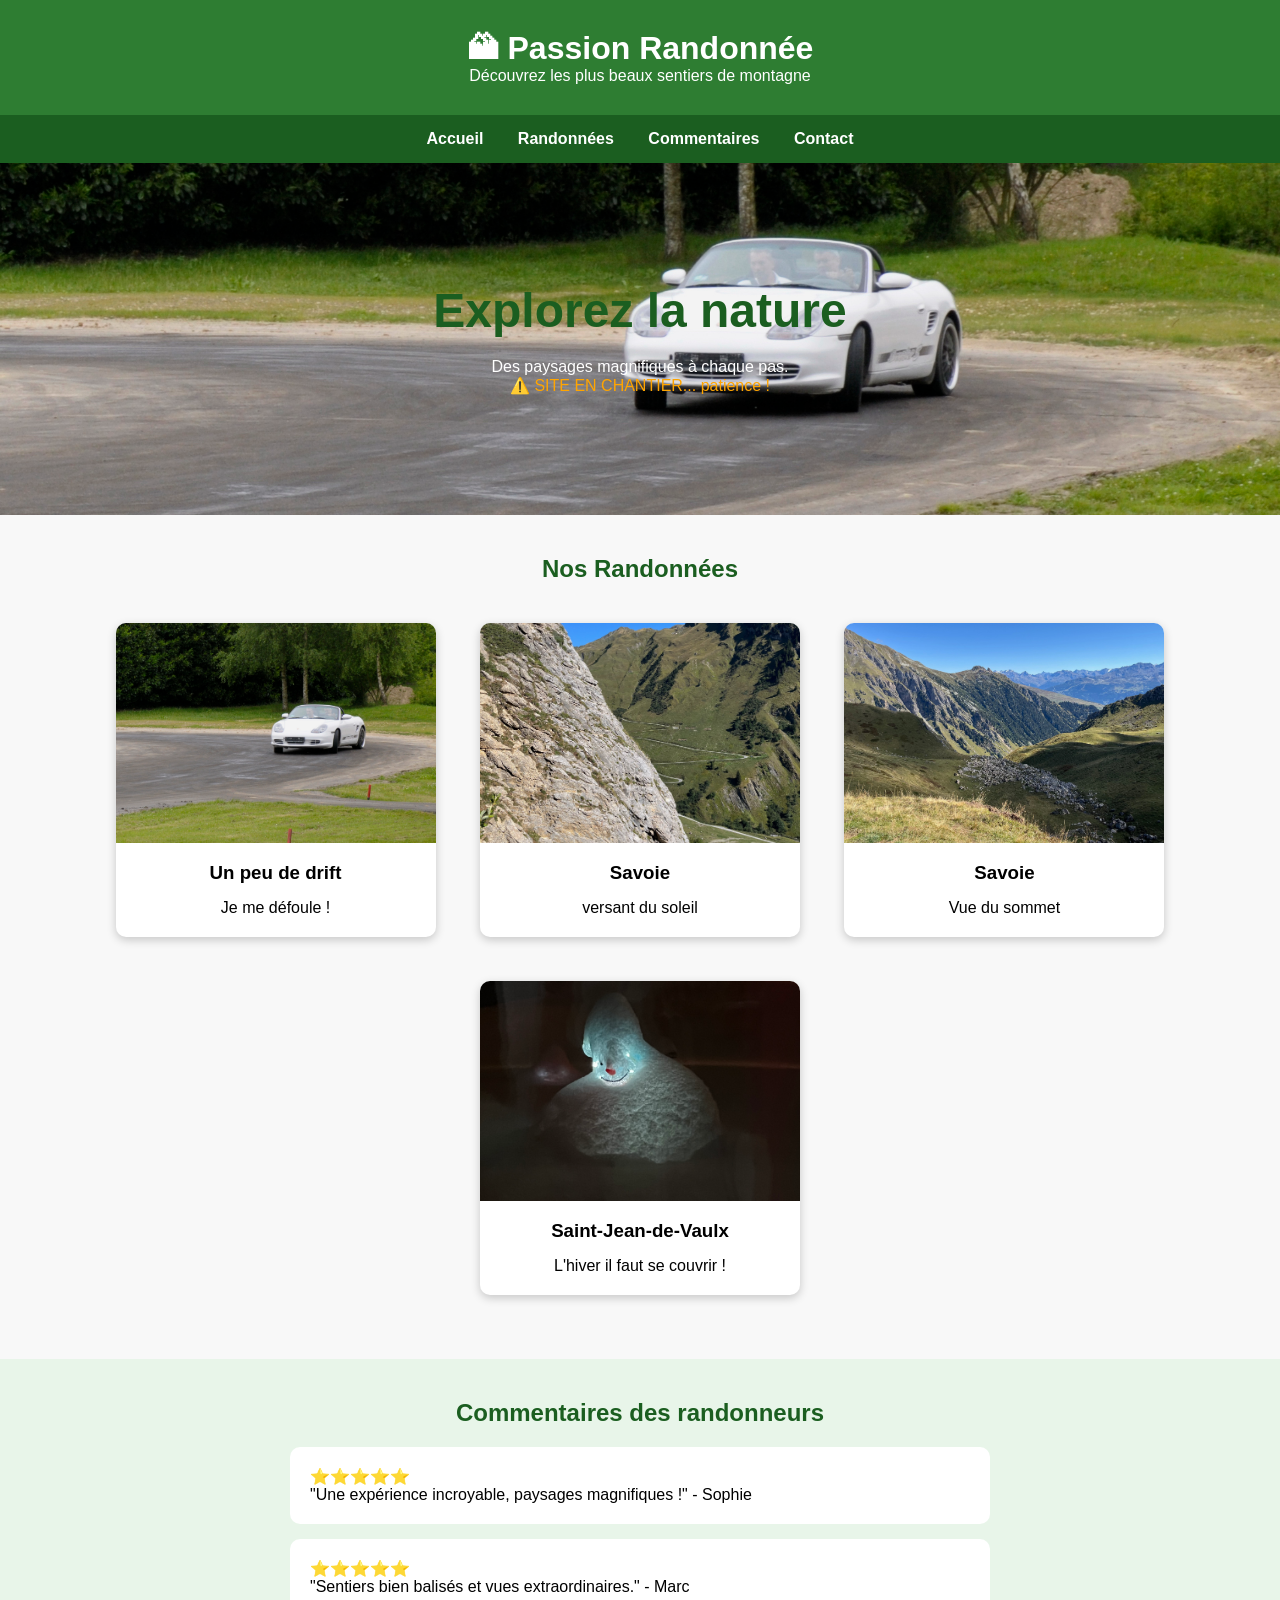
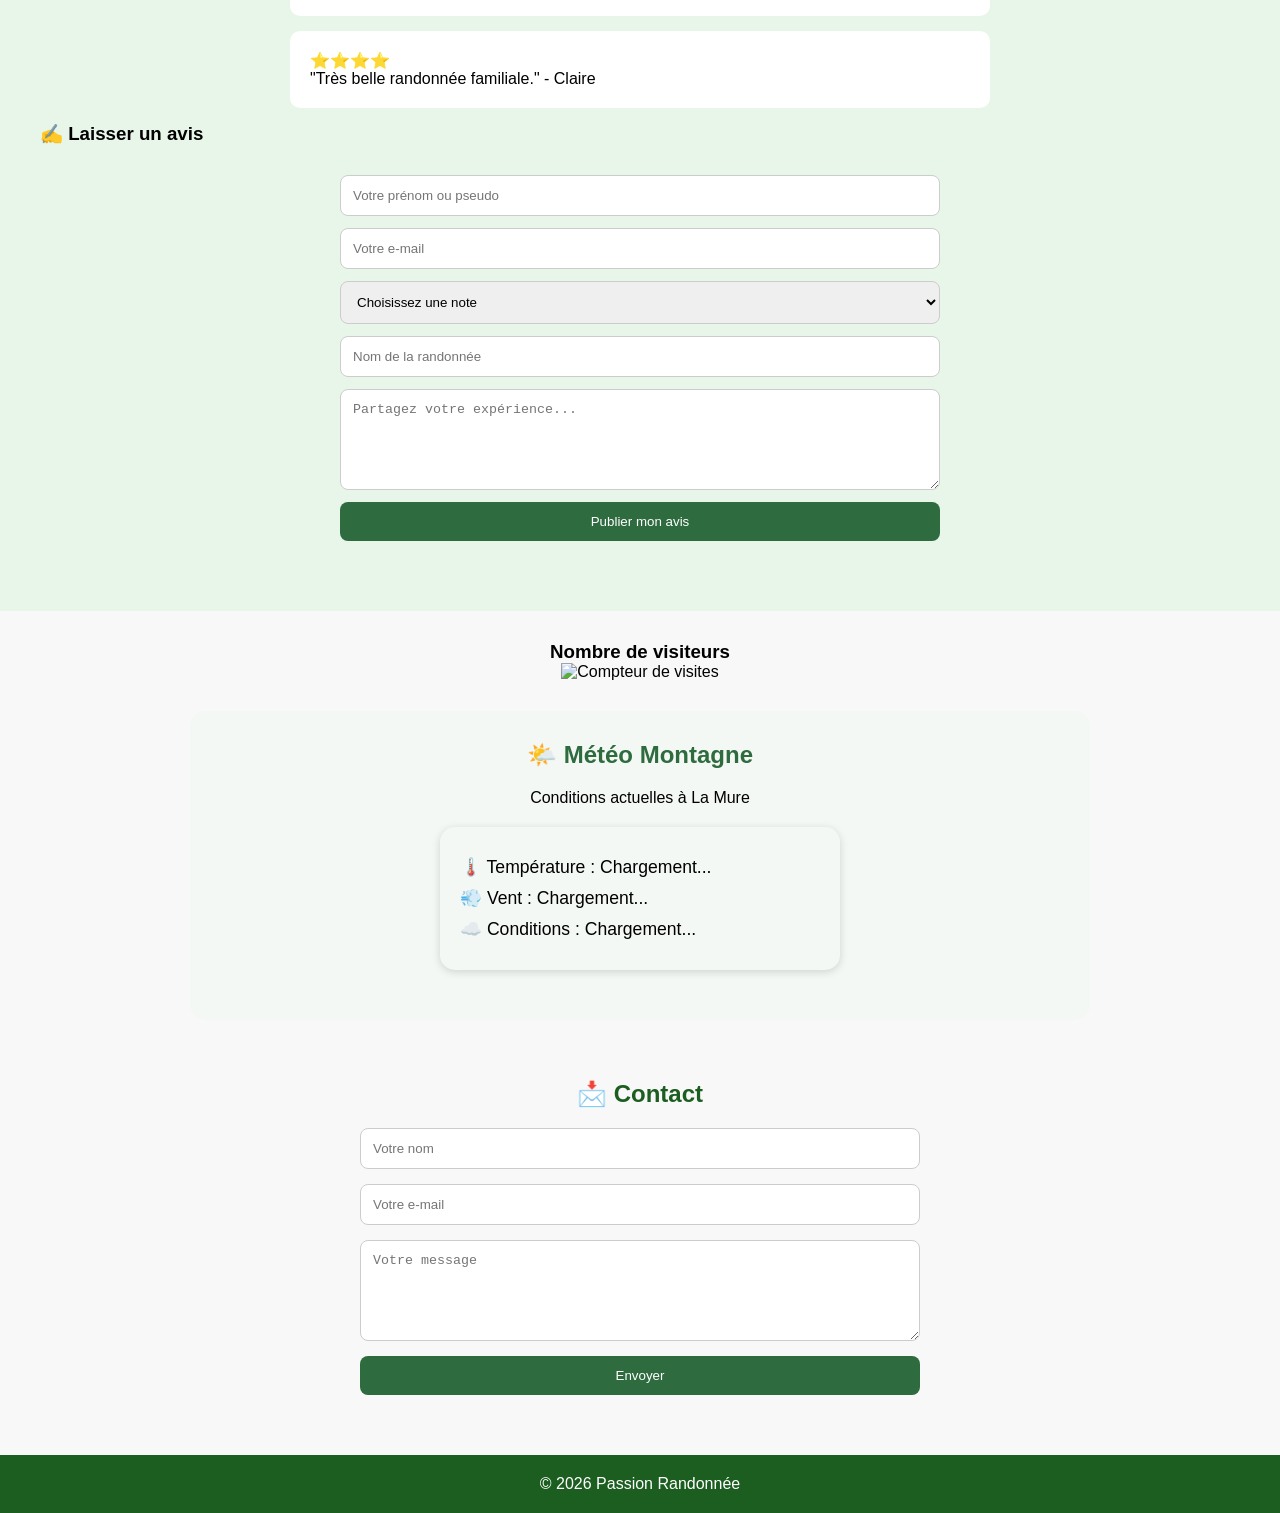
==== index.html @ 6aa6b8fc "Test couleurs" ====
<!DOCTYPE html>
<html lang="fr">
<head>
    <meta charset="UTF-8">
    <meta name="viewport" content="width=device-width, initial-scale=1.0">
    <title>Passion Randonnée</title>
    <link rel="stylesheet" href="style.css">
</head>
<body>

<header>
    <h1>🏔 Passion Randonnée</h1>
    <p>Découvrez les plus beaux sentiers de montagne</p>
</header>

<nav>
    <a href="#accueil">Accueil</a>
    <a href="#randonnees">Randonnées</a>
    <a href="#commentaires">Commentaires</a>
    <a href="#contact">Contact</a>
</nav>

<section id="accueil" class="hero">
    <h2>Explorez la nature</h2>
    <p>Des paysages magnifiques à chaque pas.</p>
    <p style="color:orange;">⚠️ SITE EN CHANTIER... patience !</p>
</section>

<section id="randonnees">
    <h2>Nos Randonnées</h2>

    <div class="card">
        <img src="images/montagne.jpg" alt="Montagne">
        <h3>Un peu de drift</h3>
        <p>Je me défoule !</p>
    </div>

    <div class="card">
        <img src="images/lac.jpg" alt="Lac">
        <h3>Savoie</h3>
        <p>versant du soleil</p>
    </div>

    <div class="card">
        <img src="images/foret.jpg" alt="Forêt">
        <h3>Savoie</h3>
        <p>Vue du sommet</p>
    </div>

    <div class="card">
        <img src="images/saint-jean-de-vaulx.jpg" alt="Saint-Jean-de-Vaulx">
        <h3>Saint-Jean-de-Vaulx</h3>
        <p>L'hiver il faut se couvrir !</p>
    </div>

</section>

<section id="commentaires">
    <h2>Commentaires des randonneurs</h2>

    <div class="commentaire">
        ⭐⭐⭐⭐⭐
        <p>"Une expérience incroyable, paysages magnifiques !" - Sophie</p>
    </div>

    <div class="commentaire">
        ⭐⭐⭐⭐⭐
        <p>"Sentiers bien balisés et vues extraordinaires." - Marc</p>
    </div>

    <div class="commentaire">
        ⭐⭐⭐⭐
        <p>"Très belle randonnée familiale." - Claire</p>
    </div>
<h3>✍️ Laisser un avis</h3>

<form action="https://formsubmit.co/paupert.marc@orange.fr" method="POST">

    <input type="hidden" name="_subject"
           value="Nouvel avis sur Passion Randonnée">

    <input type="text"
           name="Nom"
           placeholder="Votre prénom ou pseudo"
           required>

    <input type="email"
           name="Email"
           placeholder="Votre e-mail"
           required>

    <select name="Note" required>
        <option value="">Choisissez une note</option>
        <option value="⭐⭐⭐⭐⭐">⭐⭐⭐⭐⭐ Excellent</option>
        <option value="⭐⭐⭐⭐">⭐⭐⭐⭐ Très bien</option>
        <option value="⭐⭐⭐">⭐⭐⭐ Bien</option>
        <option value="⭐⭐">⭐⭐ Moyen</option>
        <option value="⭐">⭐ À améliorer</option>
    </select>

    <input type="text"
           name="Randonnee"
           placeholder="Nom de la randonnée">

    <textarea name="Avis"
              placeholder="Partagez votre expérience..."
              rows="5"
              required></textarea>

    <button type="submit">Publier mon avis</button>

</form>

</section>

<section style="text-align:center; margin:30px 0;">
    <h3>Nombre de visiteurs</h3>
   <img src="https://visitor-badge.laobi.icu/badge?page_id=trepuap.passion-randonnee"
     alt="Compteur de visites">
</section>

<section id="meteo">
    <h2>🌤️ Météo Montagne</h2>
    <p>Conditions actuelles à La Mure</p>

    <div class="meteo-carte">
        <p>🌡️ Température : <span id="temp">Chargement...</span></p>
        <p>💨 Vent : <span id="vent">Chargement...</span></p>
        <p>☁️ Conditions : <span id="condition">Chargement...</span></p>
    </div>
</section>

<section id="contact">
    <h2>📩 Contact</h2>

    <form action="https://formsubmit.co/paupert.marc@orange.fr" method="POST">

        <input type="text"
               name="Nom"
               placeholder="Votre nom"
               required>

        <input type="email"
               name="Email"
               placeholder="Votre e-mail"
               required>

        <textarea name="Message"
                  placeholder="Votre message"
                  rows="5"
                  required></textarea>

        <button type="submit">Envoyer</button>

    </form>
</section>  
<footer>
    <p>© 2026 Passion Randonnée</p>
</footer>

<script>
fetch("https://api.open-meteo.com/v1/forecast?latitude=44.94&longitude=5.72&current=temperature_2m,wind_speed_10m,weather_code")
.then(response => response.json())
.then(data => {
    document.getElementById("temp").textContent =
        data.current.temperature_2m + " °C";

    document.getElementById("vent").textContent =
        data.current.wind_speed_10m + " km/h";

    let condition = "Inconnue";
    const code = data.current.weather_code;

    if(code === 0) condition = "☀️ Ensoleillé";
    else if(code <= 3) condition = "🌤️ Peu nuageux";
    else if(code <= 48) condition = "☁️ Nuageux";
    else if(code <= 67) condition = "🌧️ Pluie";
    else if(code <= 77) condition = "❄️ Neige";
    else condition = "⛈️ Orage";

    document.getElementById("condition").textContent = condition;
});
</script>

</body>
</html>
---- style.css ----
*{
    margin:0;
    padding:0;
    box-sizing:border-box;
}

body{
    font-family:Arial, sans-serif;
    background:#f8f8f8;
}

header{
    background:#2e7d32;
    color:white;
    text-align:center;
    padding:30px;
}

nav{
    background:#1b5e20;
    text-align:center;
    padding:15px;
}

nav a{
    color:white;
    text-decoration:none;
    margin:0 15px;
    font-weight:bold;
}

.hero{
    background:url("images/montagne.jpg") center/cover;
    color:white;
    text-align:center;
    padding:120px 20px;
}

.hero h2{
    font-size:3rem;
}

#randonnees{
    padding:40px;
    text-align:center;
}

.card{
    display:inline-block;
    width:320px;
    margin:20px;
    background:white;
    border-radius:10px;
    overflow:hidden;
    box-shadow:0 3px 10px rgba(0,0,0,0.2);
}

.card img{
    width:100%;
    height:220px;
    object-fit:cover;
}

.card h3{
    padding:15px 0;
}

.card p{
    padding:0 15px 20px;
}

#commentaires{
    background:#e8f5e9;
    padding:40px;
}

.commentaire{
    background:white;
    padding:20px;
    margin:15px auto;
    max-width:700px;
    border-radius:10px;
}
#meteo {
    text-align: center;
    padding: 30px;
    margin: 30px auto;
    background: #f4f8f4;
    border-radius: 15px;
    max-width: 900px;
}

#meteo h2 {
    color: #2e6b3f;
}
.meteo-carte {
    max-width: 400px;
    margin: 20px auto;
    padding: 20px;
    background: #f4f8f4;
    border-radius: 15px;
    box-shadow: 0 2px 8px rgba(0,0,0,0.15);
    text-align: left;
}

.meteo-carte p {
    font-size: 1.1em;
    margin: 10px 0;
}
#contact {
    max-width: 600px;
    margin: 40px auto;
    padding: 20px;
}

#contact form {
    display: flex;
    flex-direction: column;
    gap: 15px;
}

#contact input,
#contact textarea {
    padding: 12px;
    border: 1px solid #ccc;
    border-radius: 8px;
}

#contact button {
    background: #2e6b3f;
    color: white;
    border: none;
    padding: 12px;
    border-radius: 8px;
    cursor: pointer;
}

#contact button:hover {
    background: #1f4c2c;
}
footer{
    background:#1b5e20;
    color:white;
    text-align:center;
    padding:20px;
}
#commentaires form {
    max-width: 600px;
    margin: 30px auto;
    display: flex;
    flex-direction: column;
    gap: 12px;
}

#commentaires input,
#commentaires select,
#commentaires textarea {
    padding: 12px;
    border: 1px solid #ccc;
    border-radius: 8px;
}

#commentaires button {
    background: #2e6b3f;
    color: white;
    border: none;
    padding: 12px;
    border-radius: 8px;
    cursor: pointer;
}

#commentaires button:hover {
    background: #245531;
}
/* Effets au survol */

.card {
    transition: transform 0.3s ease;
}

.card:hover {
    transform: translateY(-5px);
}

/* Menu fixe */

nav {
    position: sticky;
    top: 0;
    z-index: 1000;
}

/* Formulaires */

input:focus,
select:focus,
textarea:focus {
    outline: none;
    border-color: #2e7d32;
    box-shadow: 0 0 5px rgba(46,125,50,0.4);
}

/* Boutons */

button {
    transition: background 0.3s ease;
}

/* Titre des sections */

section h2 {
    text-align: center;
    margin-bottom: 20px;
    color: #1b5e20;
}
.card img {
    transition: transform 0.3s ease;
}

.card:hover img {
    transform: scale(1.05);
}
.card {
    transition: transform 0.3s ease,
                box-shadow 0.3s ease;
}

.card:hover {
    transform: translateY(-8px);
    box-shadow: 0 8px 20px rgba(0,0,0,0.3);
}
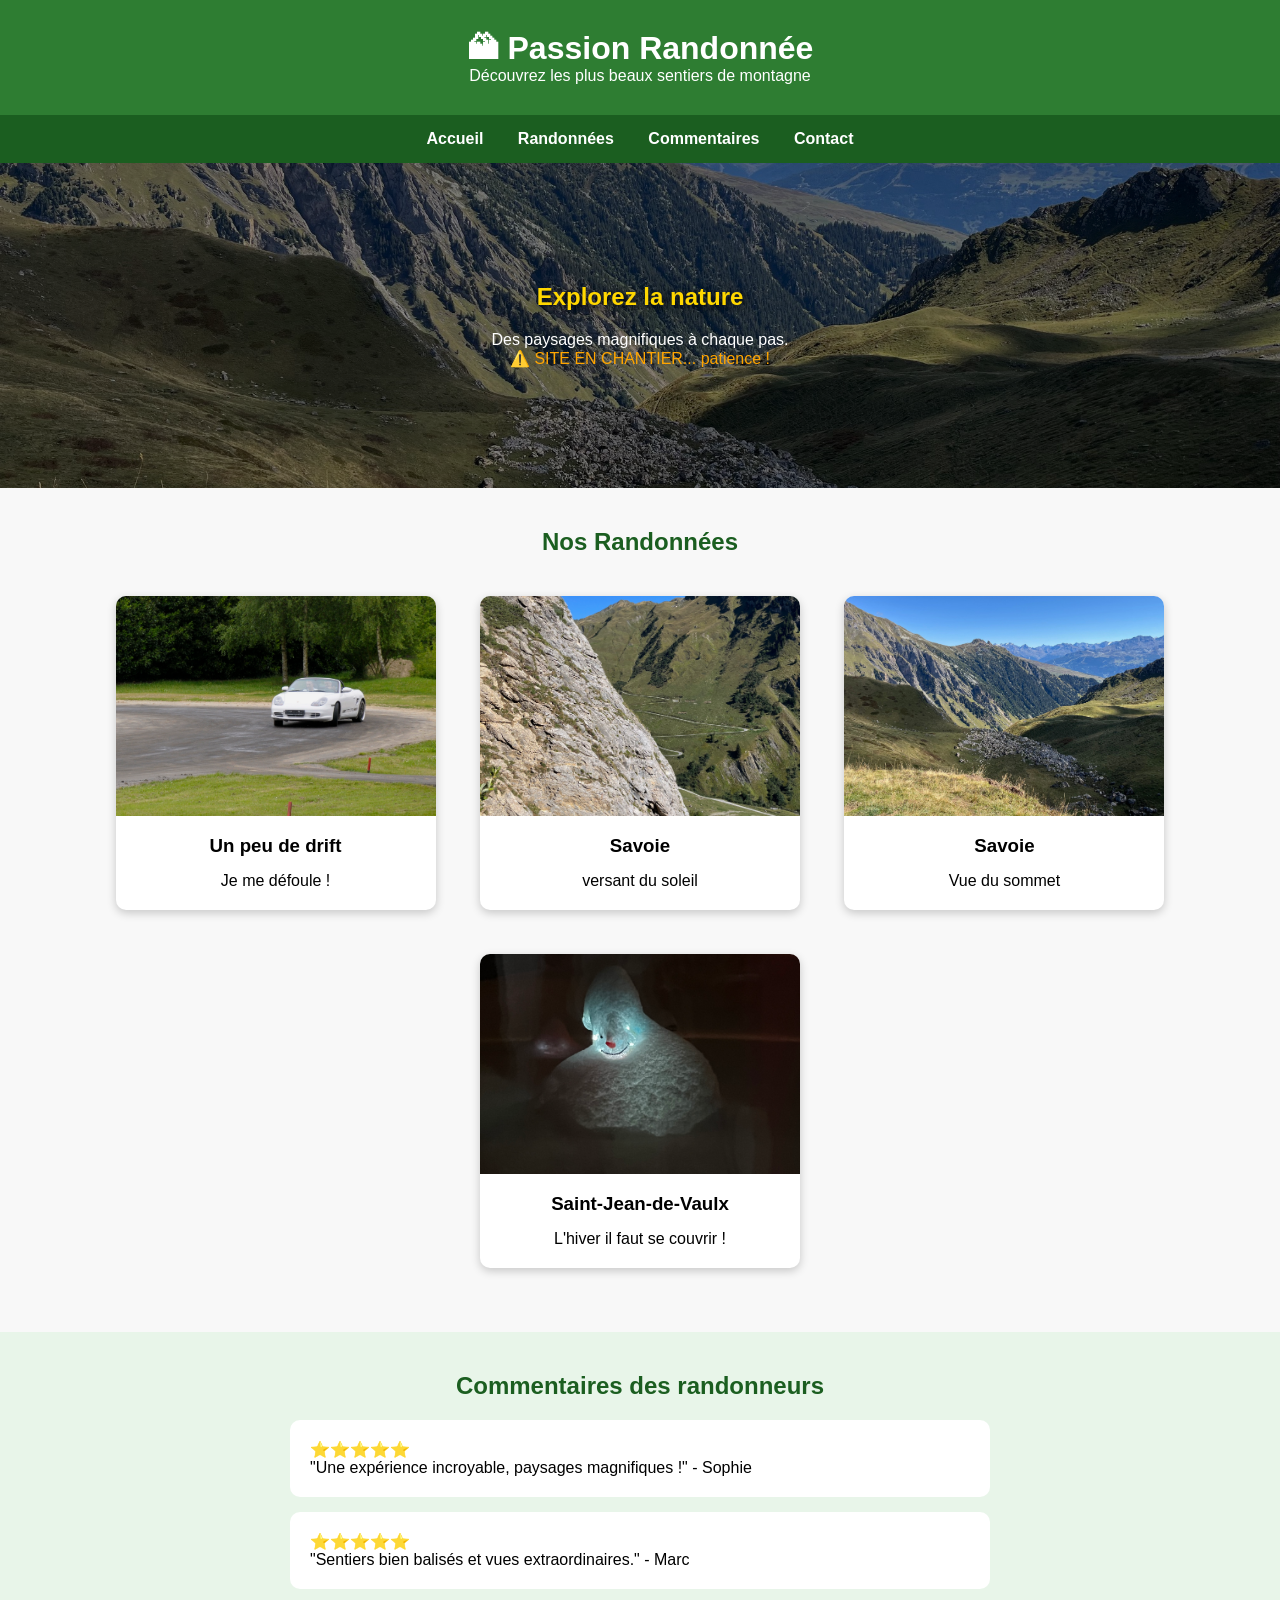
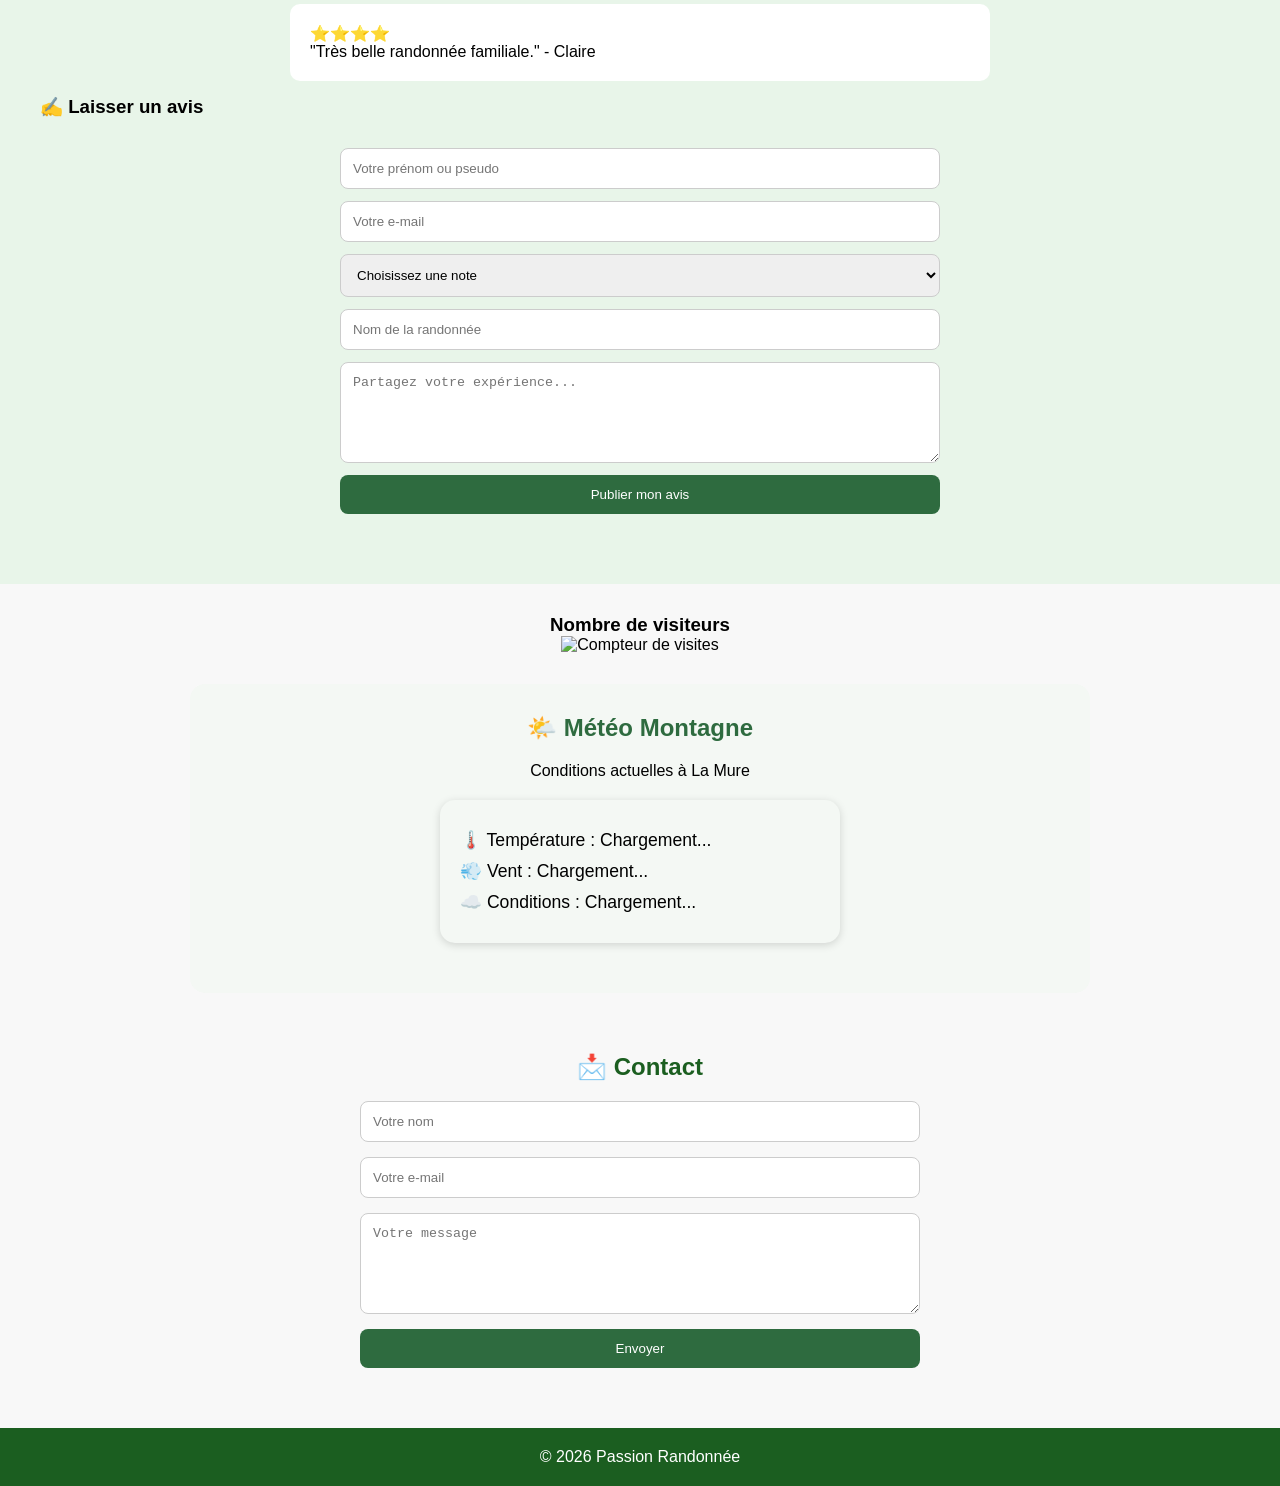
==== commit e45a4d5b: "Modification script demarrage" ====
--- a/index.html
+++ b/index.html
@@ -6,7 +6,9 @@
     <title>Passion Randonnée</title>
     <link rel="stylesheet" href="style.css">
 </head>
-<body>
+<script src="script.js"></script>
+</body>
+<body onload="message()">
 
 <header>
     <h1>🏔 Passion Randonnée</h1>
--- a/style.css
+++ b/style.css
@@ -30,15 +30,23 @@
 }
 
 .hero{
-    background:url("images/montagne.jpg") center/cover;
-    color:white;
-    text-align:center;
-    padding:120px 20px;
-}
-
-.hero h2{
-    font-size:3rem;
-}
+    background:
+        linear-gradient(
+            rgba(0, 0, 0, 0.45),
+            rgba(0, 0, 0, 0.45)
+        ),
+        url("images/foret.jpg") center/cover;
+
+    color: white;
+    text-align: center;
+    padding: 120px 20px;
+}
+
+.hero h2 {
+    color: #ffd700; /* doré */
+    text-shadow: 3px 3px 10px rgba(0,0,0,0.9);
+}
+
 
 #randonnees{
     padding:40px;
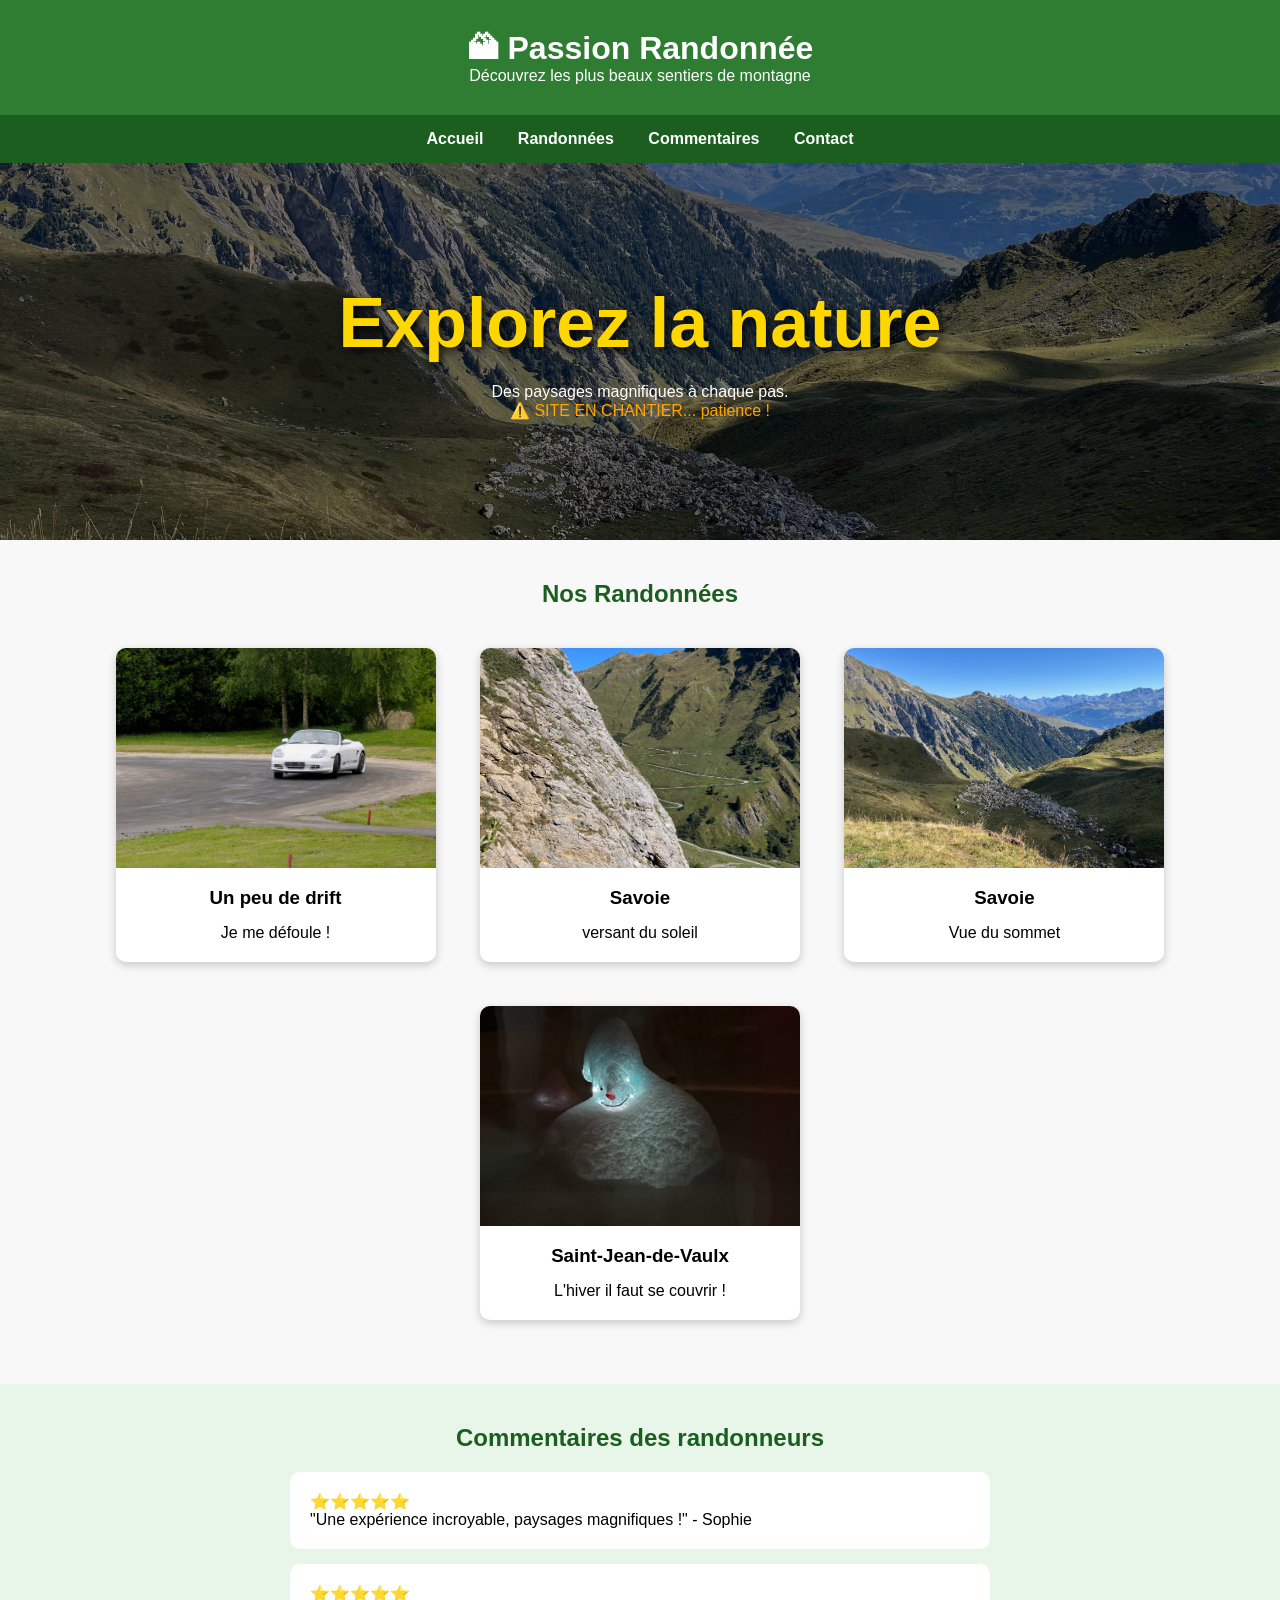
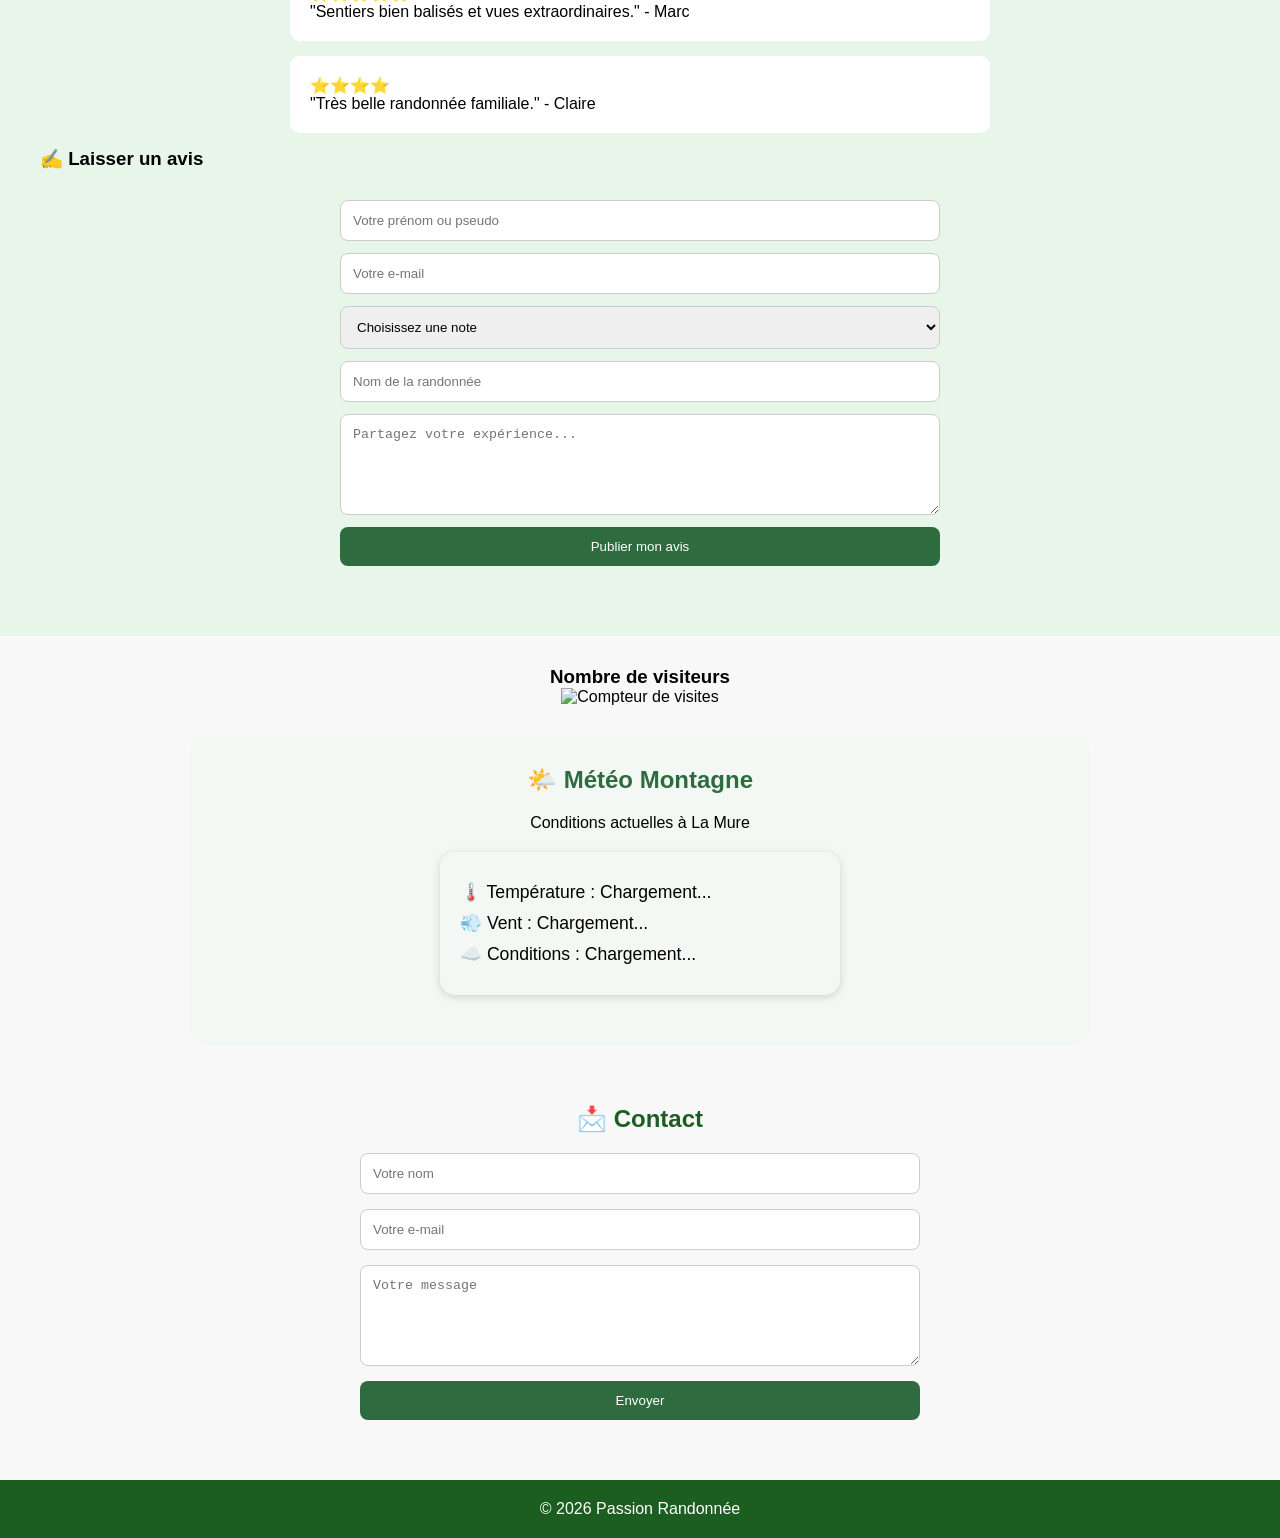
==== commit e0627c78: "Modification taille texte" ====
--- a/index.html
+++ b/index.html
@@ -6,9 +6,10 @@
     <title>Passion Randonnée</title>
     <link rel="stylesheet" href="style.css">
 </head>
+
+<body onload="message()">
 <script src="script.js"></script>
 </body>
-<body onload="message()">
 
 <header>
     <h1>🏔 Passion Randonnée</h1>
@@ -23,7 +24,7 @@
 </nav>
 
 <section id="accueil" class="hero">
-    <h2>Explorez la nature</h2>
+    <h2 style="font-size:70px;">Explorez la nature</h2>
     <p>Des paysages magnifiques à chaque pas.</p>
     <p style="color:orange;">⚠️ SITE EN CHANTIER... patience !</p>
 </section>
--- a/style.css
+++ b/style.css
@@ -45,6 +45,8 @@
 .hero h2 {
     color: #ffd700; /* doré */
     text-shadow: 3px 3px 10px rgba(0,0,0,0.9);
+    font-size: 72px;
+    font-weight: bold;
 }
 
 
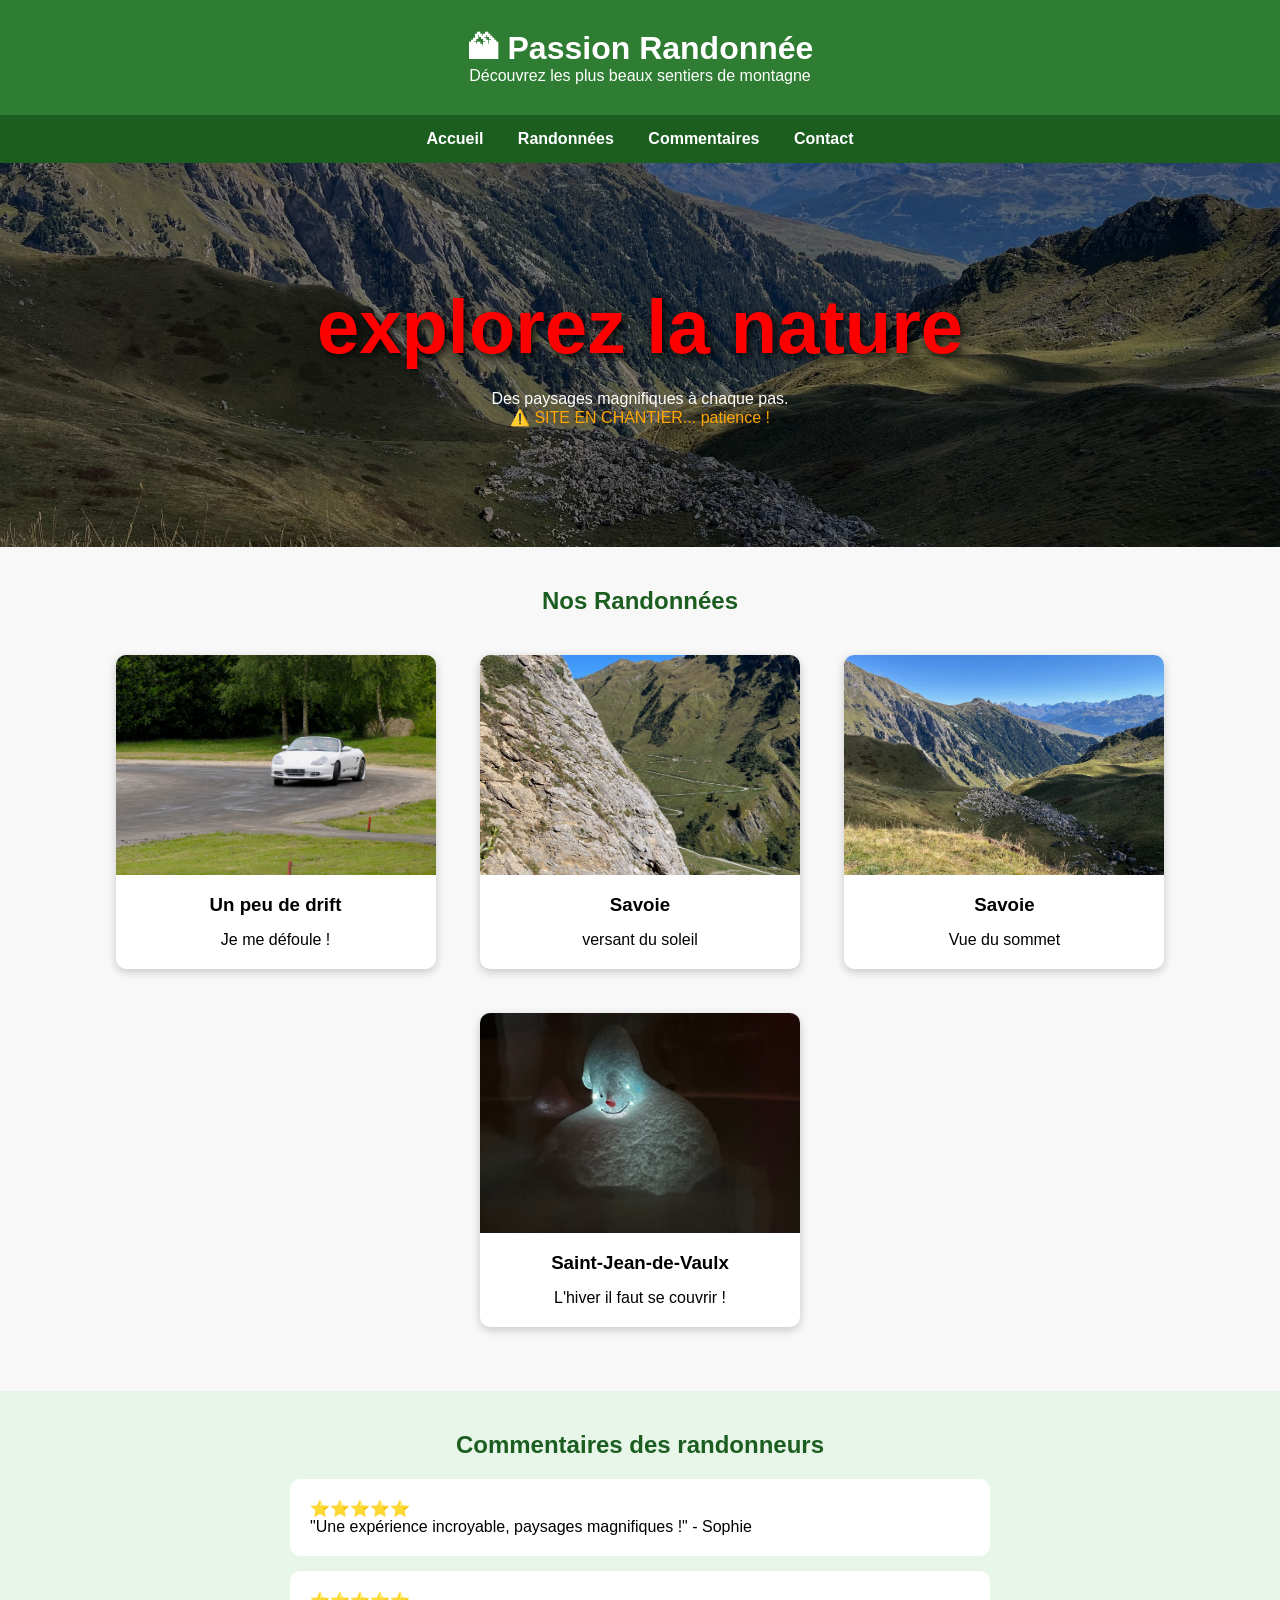
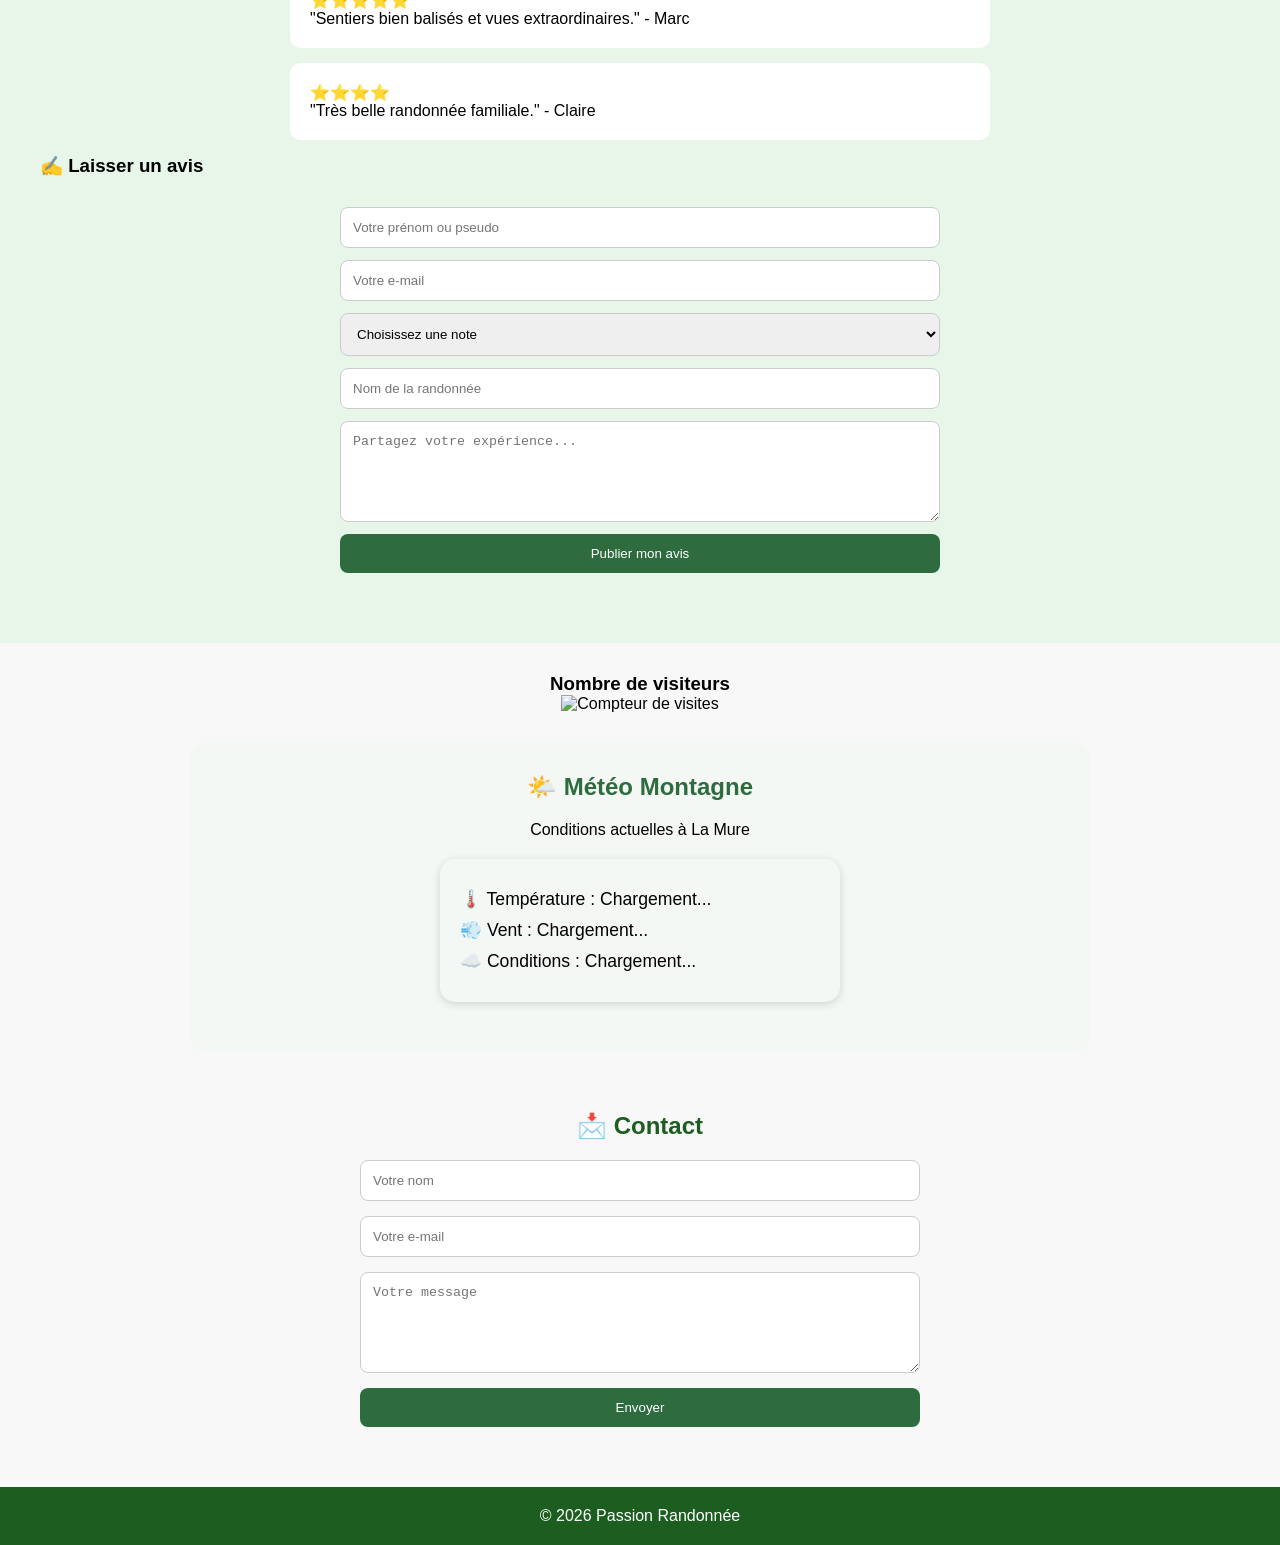
==== commit 6f986eed: "Modification taille px texte" ====
--- a/index.html
+++ b/index.html
@@ -24,7 +24,7 @@
 </nav>
 
 <section id="accueil" class="hero">
-    <h2 style="font-size:70px;">Explorez la nature</h2>
+    <h2 style="font-size:76px; color:red;">explorez la nature</h2>
     <p>Des paysages magnifiques à chaque pas.</p>
     <p style="color:orange;">⚠️ SITE EN CHANTIER... patience !</p>
 </section>
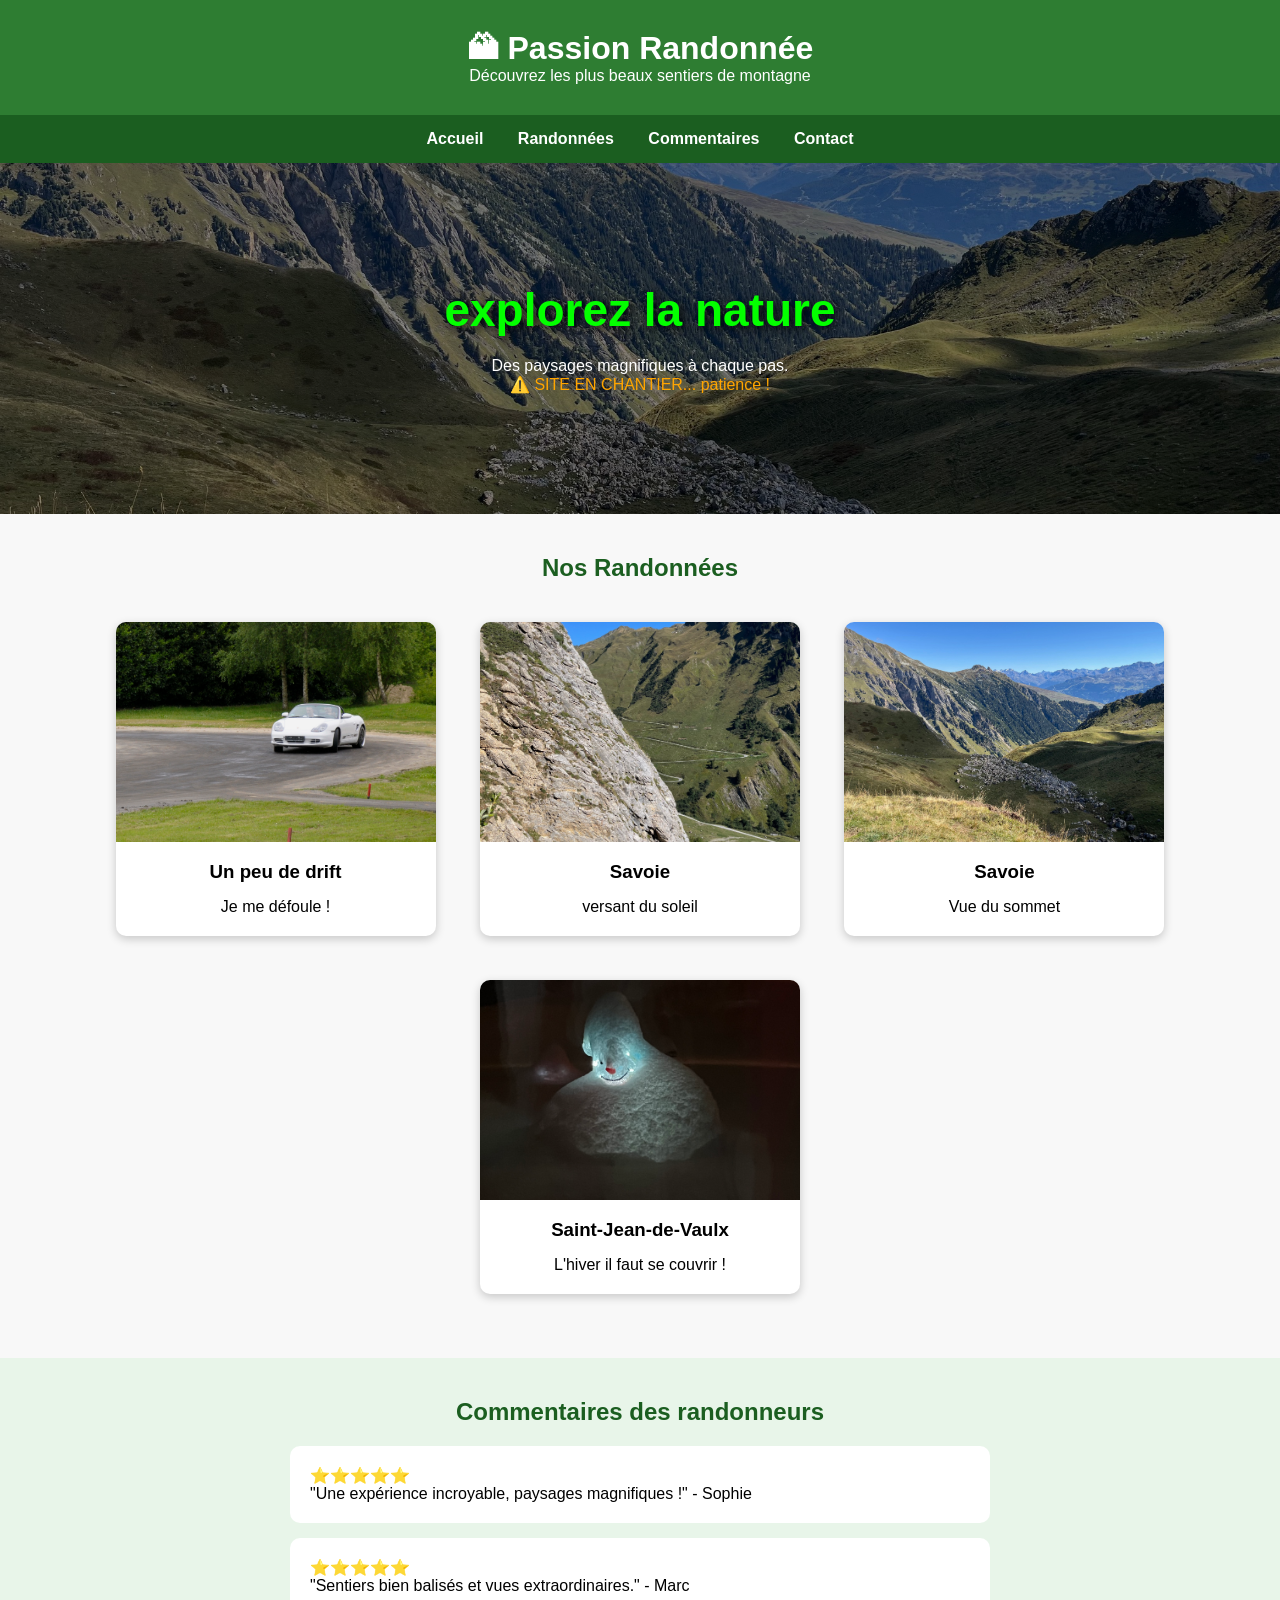
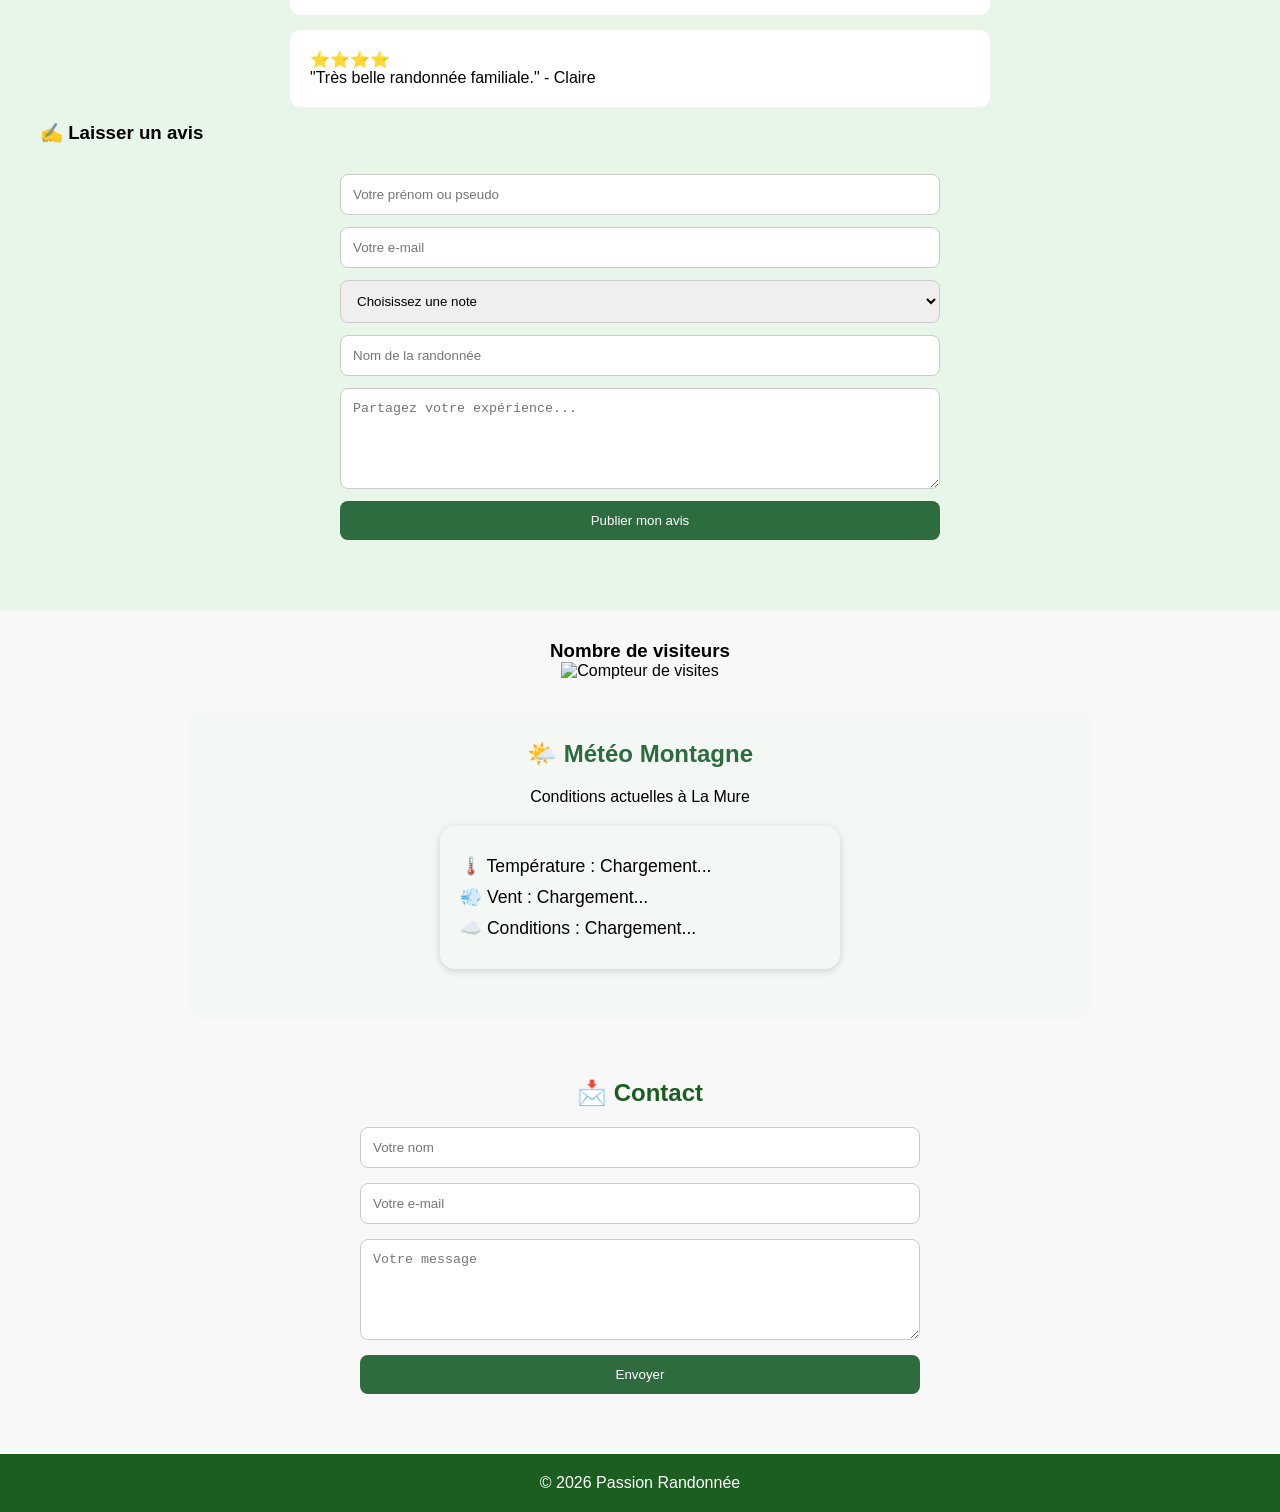
==== commit 5f5fa825: "Modification couleur titre h2" ====
--- a/index.html
+++ b/index.html
@@ -24,7 +24,7 @@
 </nav>
 
 <section id="accueil" class="hero">
-    <h2 style="font-size:76px; color:red;">explorez la nature</h2>
+    <h2 style="font-size:46px; color:rgb(4, 255, 0);">explorez la nature</h2>
     <p>Des paysages magnifiques à chaque pas.</p>
     <p style="color:orange;">⚠️ SITE EN CHANTIER... patience !</p>
 </section>
--- a/style.css
+++ b/style.css
@@ -45,7 +45,7 @@
 .hero h2 {
     color: #ffd700; /* doré */
     text-shadow: 3px 3px 10px rgba(0,0,0,0.9);
-    font-size: 72px;
+    font-size: 46px;
     font-weight: bold;
 }
 
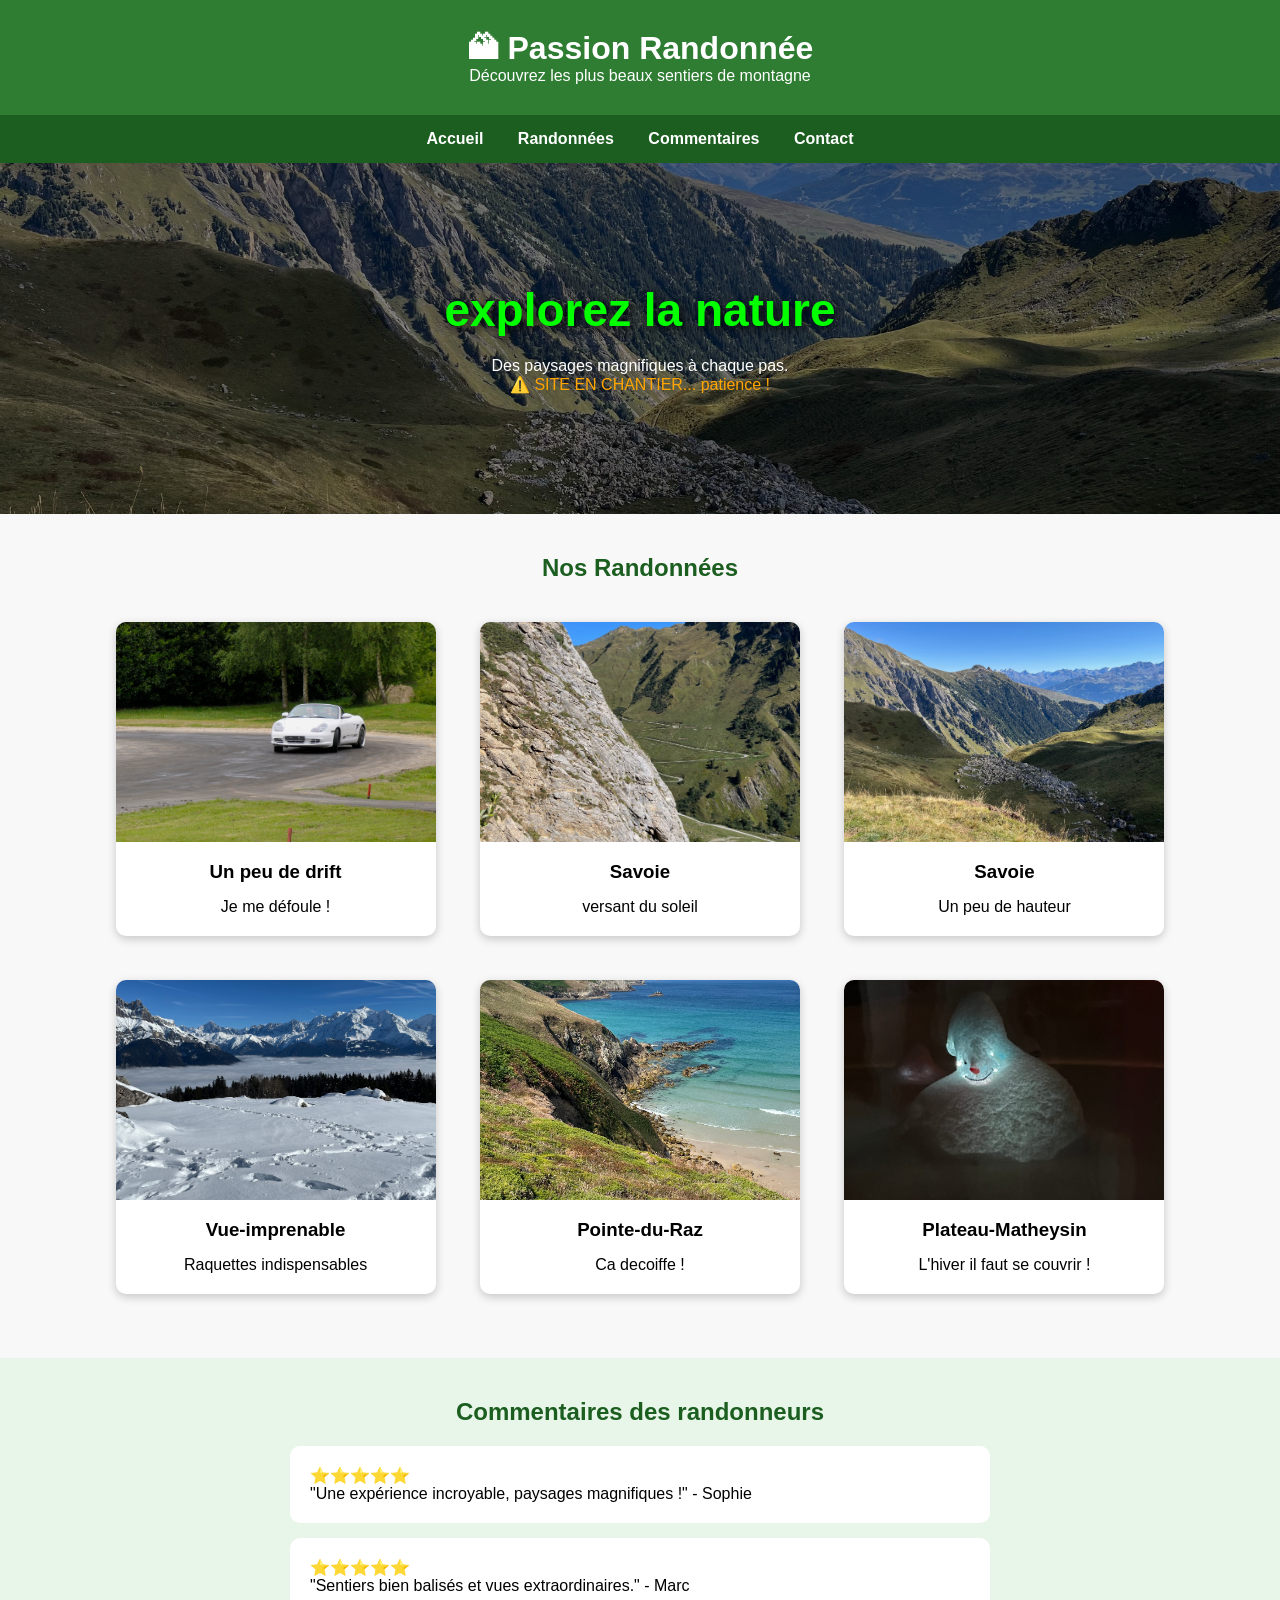
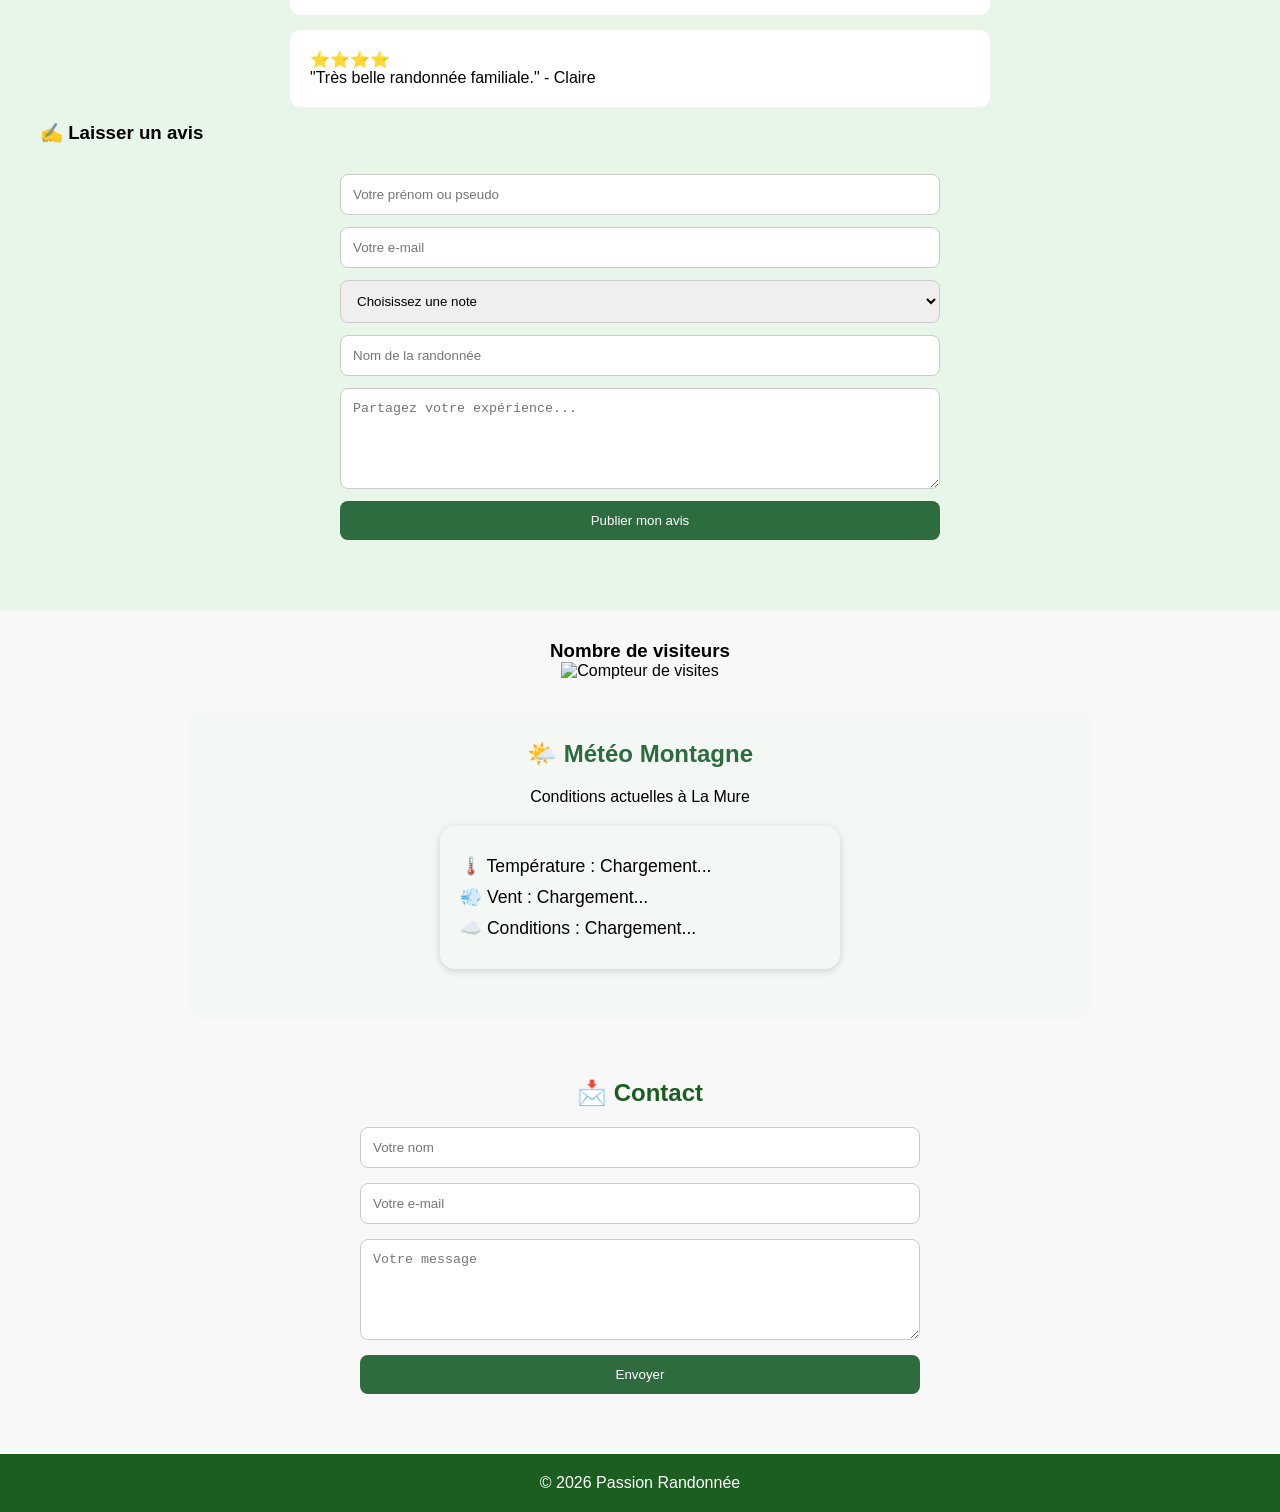
==== commit ea613572: "Modification photos" ====
--- a/index.html
+++ b/index.html
@@ -47,12 +47,24 @@
     <div class="card">
         <img src="images/foret.jpg" alt="Forêt">
         <h3>Savoie</h3>
-        <p>Vue du sommet</p>
+        <p>Un peu de hauteur</p>
+    </div>
+
+    <div class="card">
+        <img src="images/haute-savoie.jpg" alt="Haute Savoie">
+        <h3>Vue-imprenable</h3>
+        <p>Raquettes indispensables</p>
+    </div>
+
+    <div class="card">
+        <img src="images/bretagne.jpg" alt="Bretagne">
+        <h3>Pointe-du-Raz</h3>
+        <p>Ca decoiffe !</p>
     </div>
 
     <div class="card">
         <img src="images/saint-jean-de-vaulx.jpg" alt="Saint-Jean-de-Vaulx">
-        <h3>Saint-Jean-de-Vaulx</h3>
+        <h3>Plateau-Matheysin</h3>
         <p>L'hiver il faut se couvrir !</p>
     </div>
 
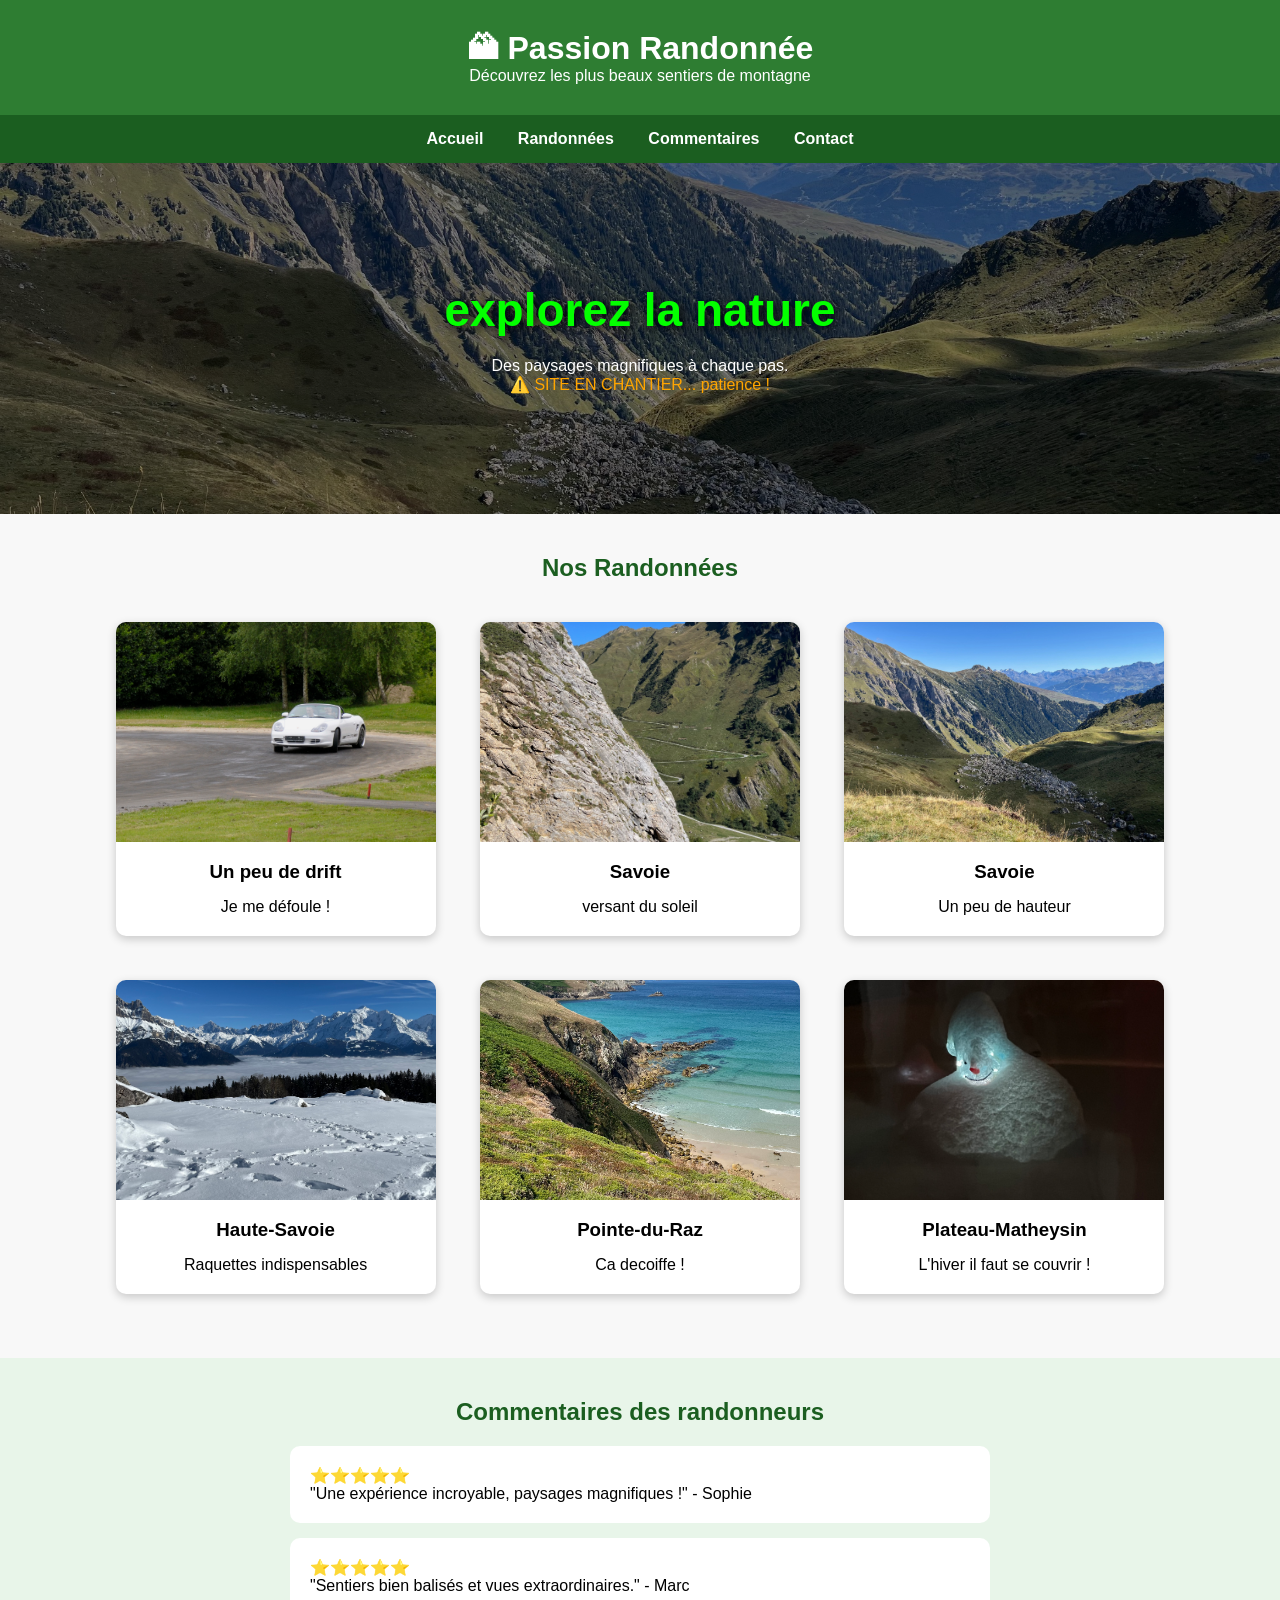
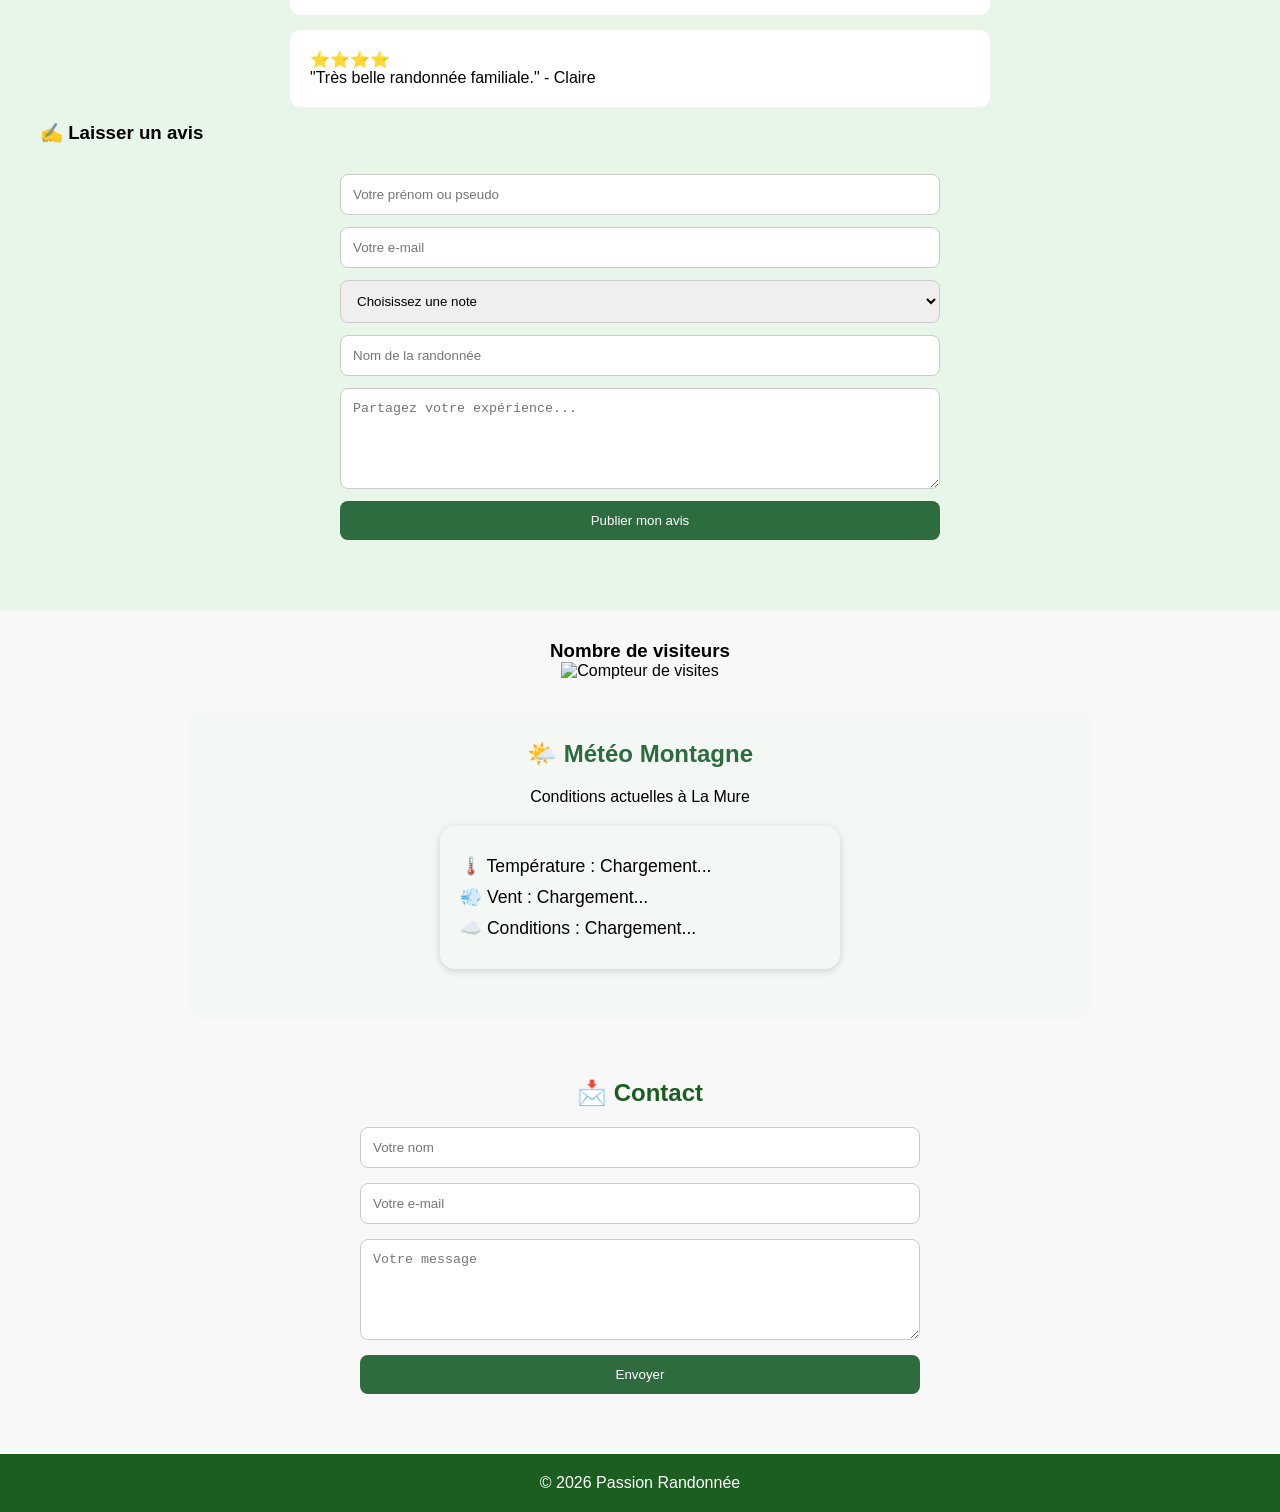
==== commit c63f5ace: "Modification texte" ====
--- a/index.html
+++ b/index.html
@@ -52,7 +52,7 @@
 
     <div class="card">
         <img src="images/haute-savoie.jpg" alt="Haute Savoie">
-        <h3>Vue-imprenable</h3>
+        <h3>Haute-Savoie</h3>
         <p>Raquettes indispensables</p>
     </div>
 
